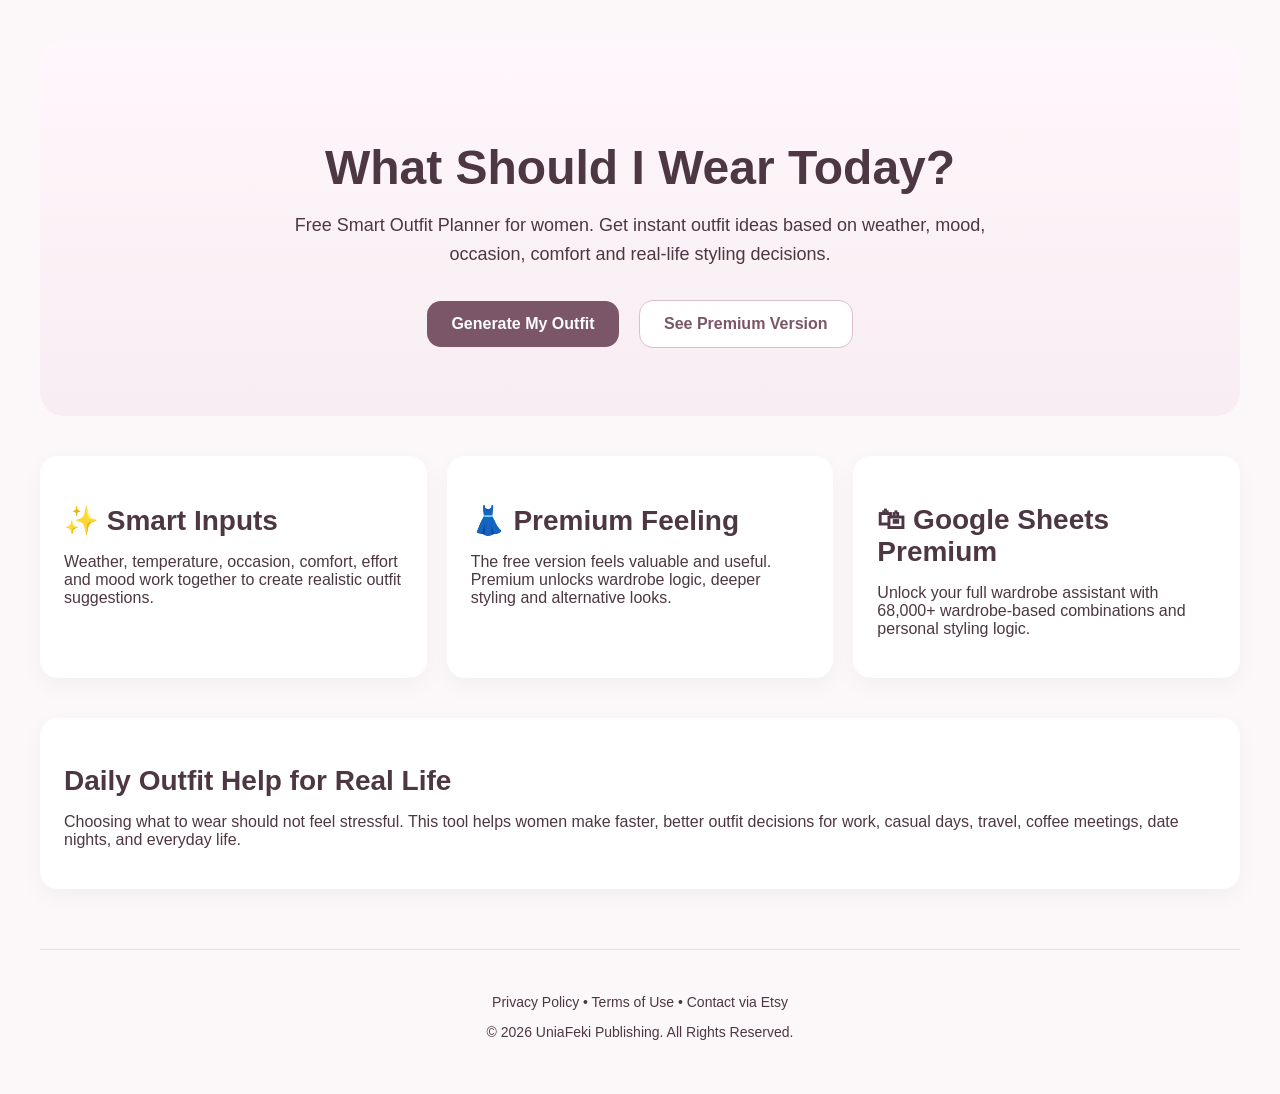
==== smart_outfit_planner_index (1).html @ e656fde2 "Add files via upload" ====
<!DOCTYPE html>
<html lang="en">
<head>
  <meta charset="UTF-8" />
  <meta name="viewport" content="width=device-width, initial-scale=1.0" />
  <title>What Should I Wear Today? | Free Outfit Planner for Women</title>
  <meta name="description" content="Get instant outfit ideas based on weather, mood, occasion, and comfort. A free smart outfit planner for women with premium wardrobe styling options." />
  <style>
    body {
      margin: 0;
      font-family: Arial, sans-serif;
      background: #fcf8fa;
      color: #4d3742;
    }
    .container {
      max-width: 1200px;
      margin: 0 auto;
      padding: 40px 20px;
    }
    .hero {
      text-align: center;
      padding: 60px 20px;
      border-radius: 24px;
      background: linear-gradient(180deg, #fff7fb 0%, #f7edf2 100%);
      margin-bottom: 40px;
    }
    h1 {
      font-size: 48px;
      margin-bottom: 16px;
    }
    h2 {
      font-size: 28px;
      margin-bottom: 12px;
    }
    .subtitle {
      font-size: 18px;
      max-width: 700px;
      margin: 0 auto 24px;
      line-height: 1.6;
    }
    .btn {
      display: inline-block;
      padding: 14px 24px;
      border-radius: 14px;
      text-decoration: none;
      font-weight: bold;
      margin: 8px;
    }
    .primary {
      background: #7b5568;
      color: white;
    }
    .secondary {
      background: white;
      color: #7b5568;
      border: 1px solid #d9c0cc;
    }
    .grid {
      display: grid;
      grid-template-columns: repeat(auto-fit,minmax(280px,1fr));
      gap: 20px;
      margin: 40px 0;
    }
    .card {
      background: white;
      border-radius: 18px;
      padding: 24px;
      box-shadow: 0 8px 24px rgba(0,0,0,0.04);
    }
    footer {
      margin-top: 60px;
      padding-top: 30px;
      border-top: 1px solid #eadce4;
      text-align: center;
      font-size: 14px;
    }
  </style>
</head>
<body>
  <div class="container">
    <section class="hero">
      <h1>What Should I Wear Today?</h1>
      <p class="subtitle">
        Free Smart Outfit Planner for women. Get instant outfit ideas based on weather,
        mood, occasion, comfort and real-life styling decisions.
      </p>
      <a class="btn primary" href="#generator">Generate My Outfit</a>
      <a class="btn secondary" href="https://uniafekipublishing.etsy.com/listing/4486634808" target="_blank">See Premium Version</a>
    </section>

    <section id="generator" class="grid">
      <div class="card">
        <h2>✨ Smart Inputs</h2>
        <p>Weather, temperature, occasion, comfort, effort and mood work together to create realistic outfit suggestions.</p>
      </div>
      <div class="card">
        <h2>👗 Premium Feeling</h2>
        <p>The free version feels valuable and useful. Premium unlocks wardrobe logic, deeper styling and alternative looks.</p>
      </div>
      <div class="card">
        <h2>🛍 Google Sheets Premium</h2>
        <p>Unlock your full wardrobe assistant with 68,000+ wardrobe-based combinations and personal styling logic.</p>
      </div>
    </section>

    <section class="card">
      <h2>Daily Outfit Help for Real Life</h2>
      <p>
        Choosing what to wear should not feel stressful. This tool helps women make faster,
        better outfit decisions for work, casual days, travel, coffee meetings, date nights,
        and everyday life.
      </p>
    </section>

    <footer>
      <p>Privacy Policy • Terms of Use • Contact via Etsy</p>
      <p>© 2026 UniaFeki Publishing. All Rights Reserved.</p>
    </footer>
  </div>
</body>
</html>
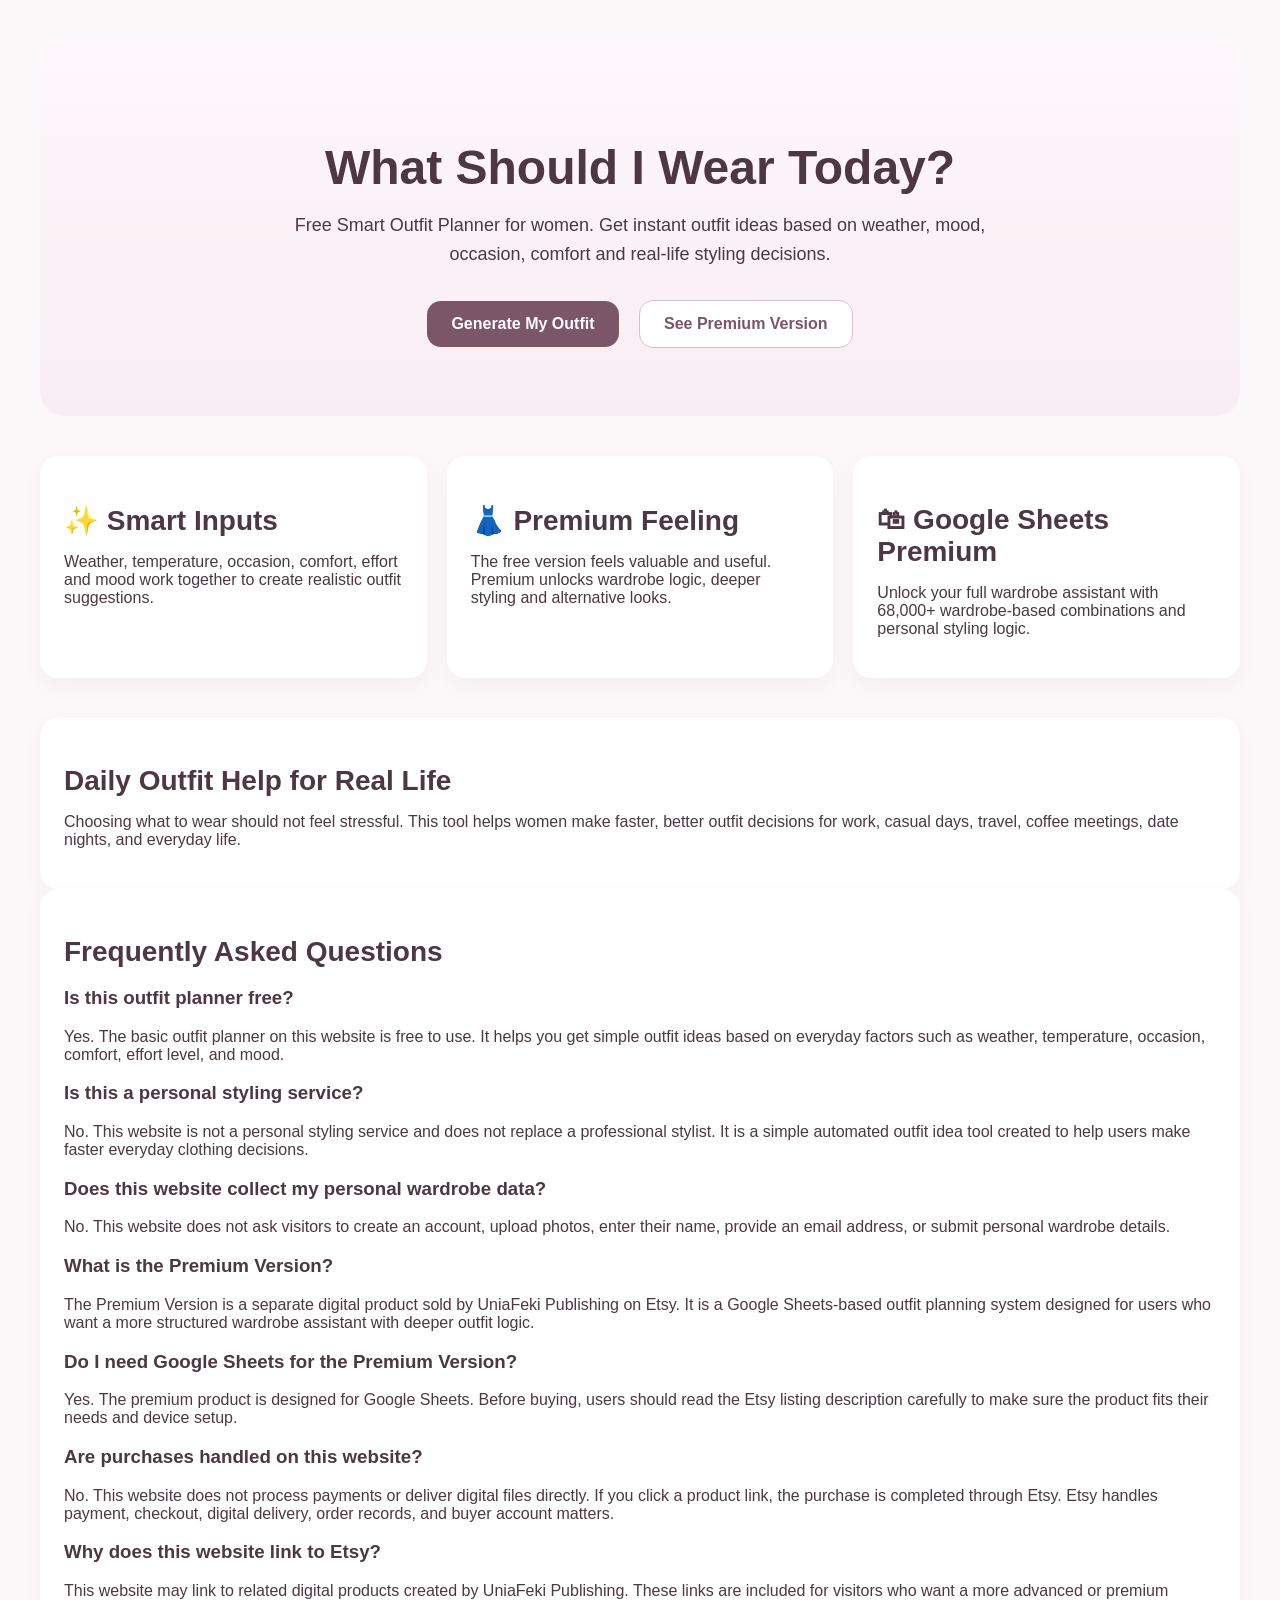
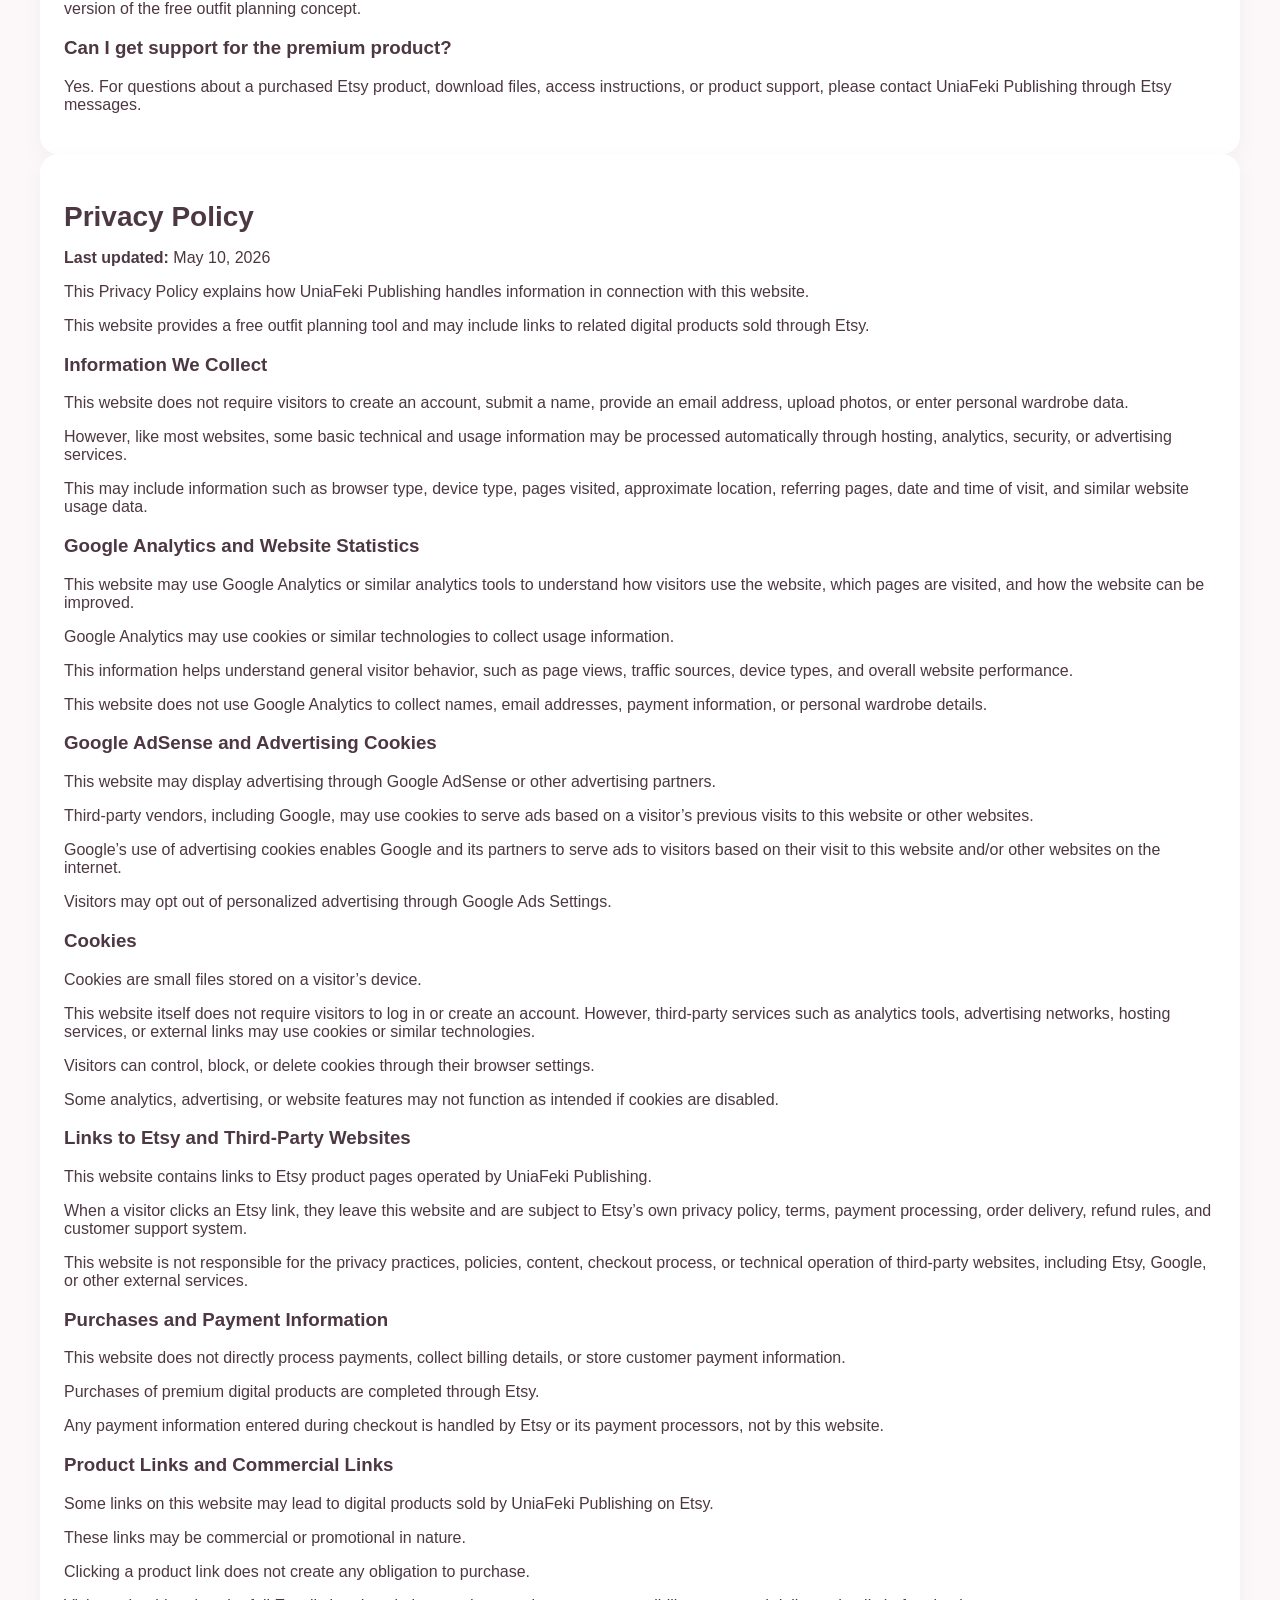
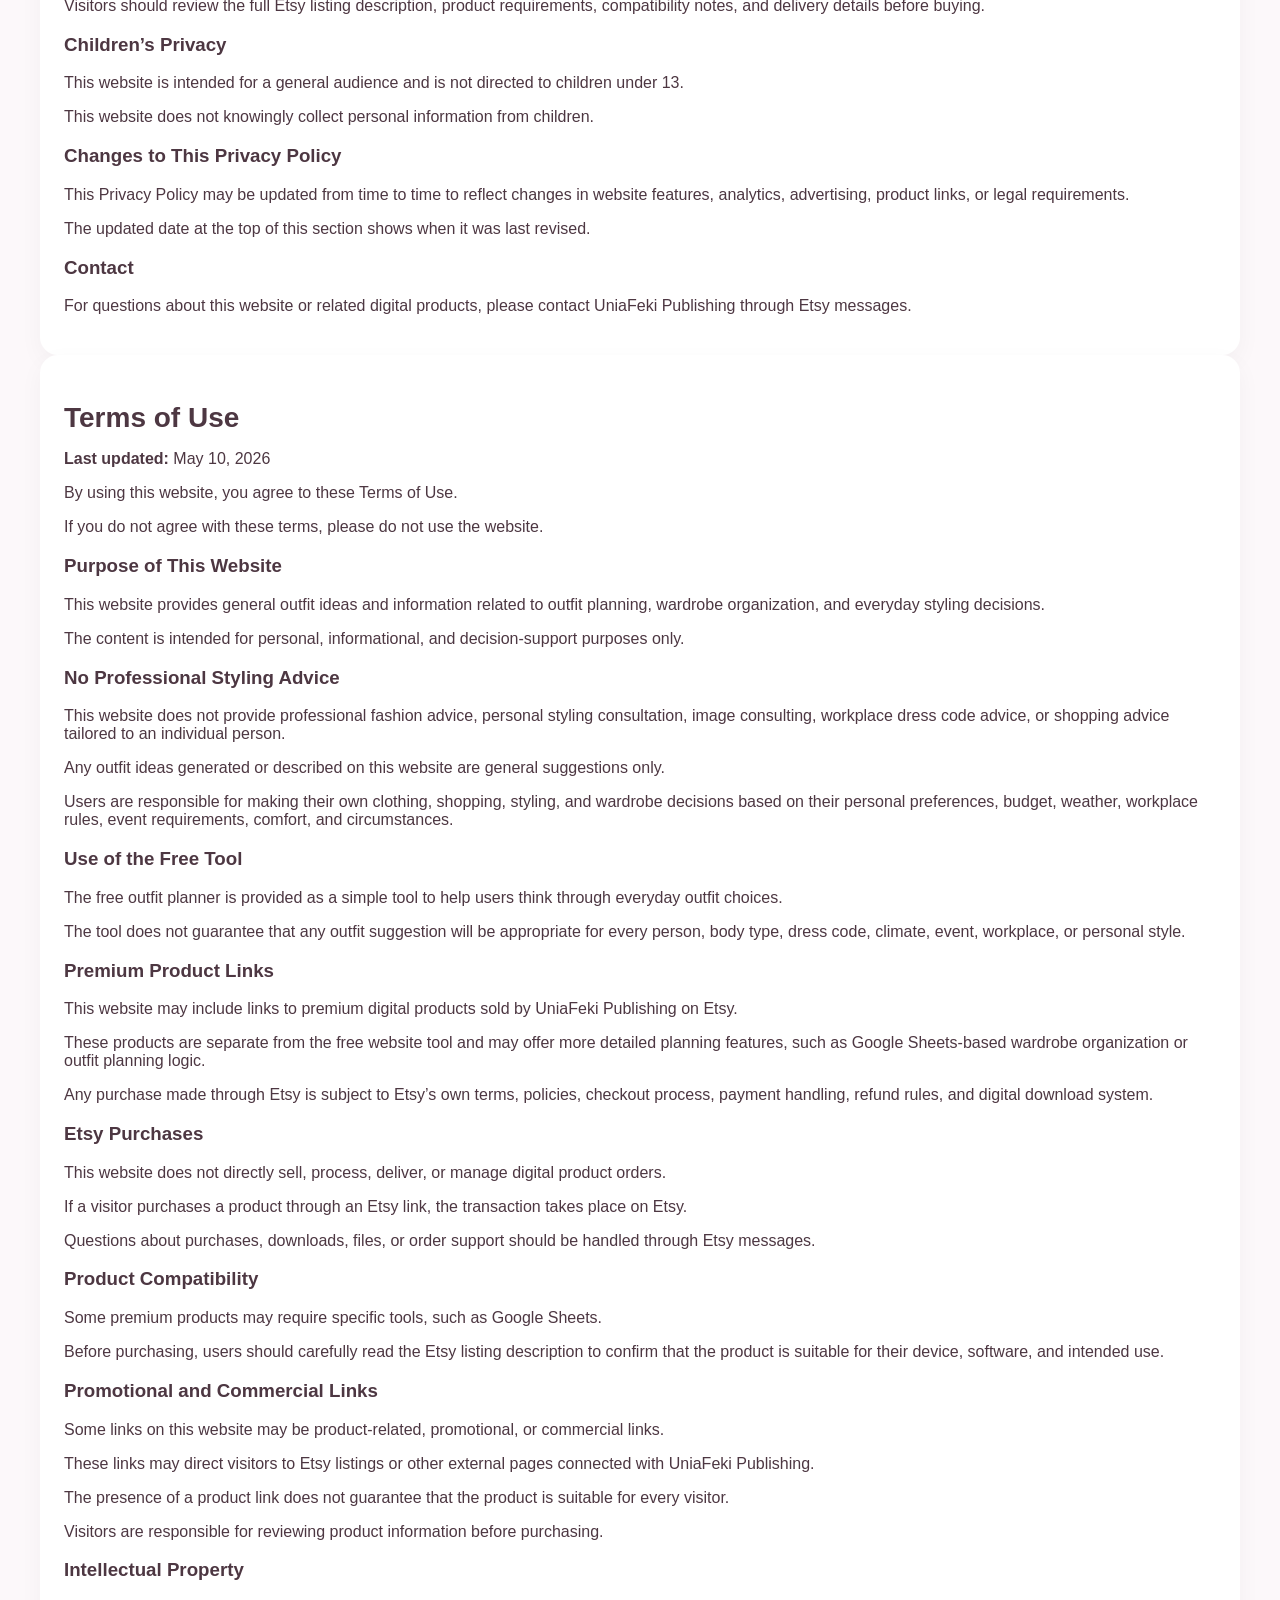
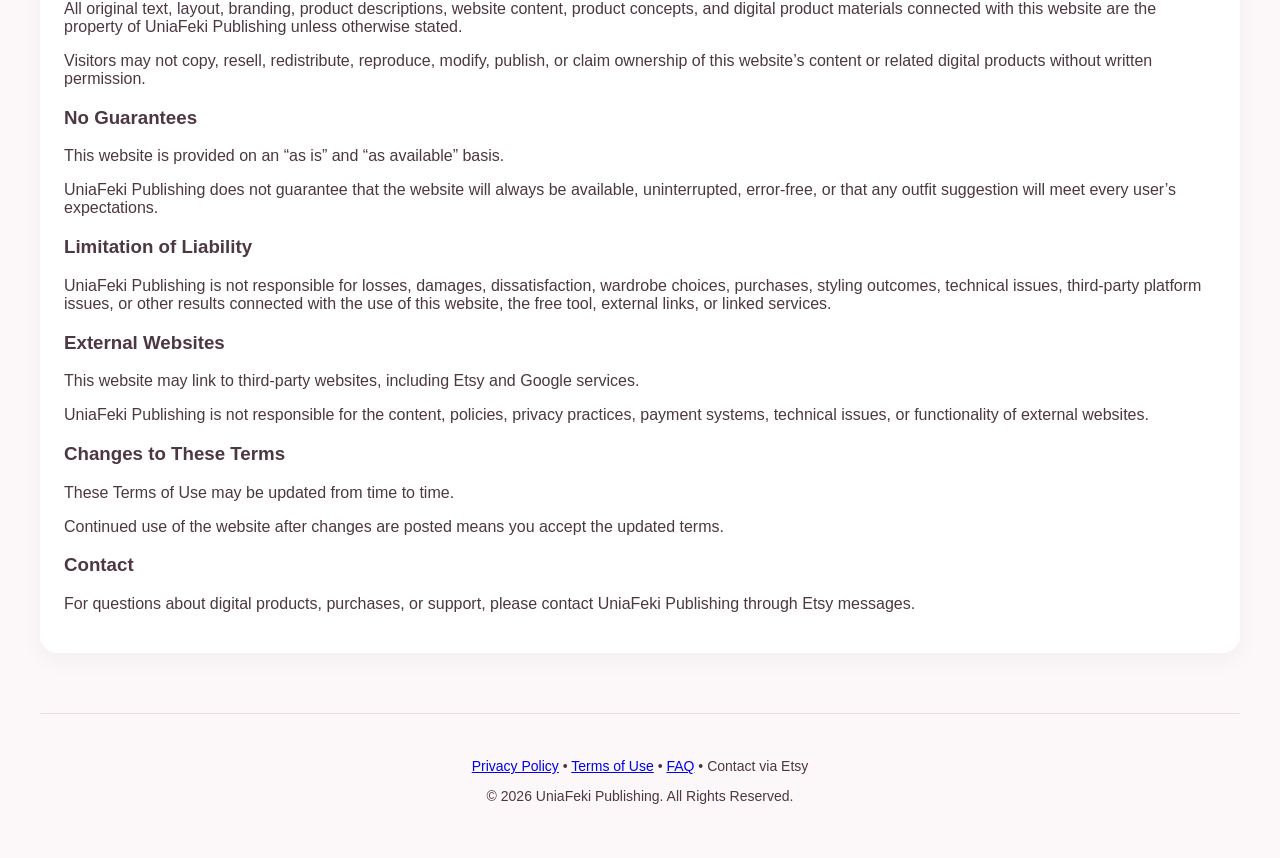
==== commit e1963614: "Add FAQ and Privacy Policy sections to HTML" ====
--- a/smart_outfit_planner_index (1).html
+++ b/smart_outfit_planner_index (1).html
@@ -112,8 +112,342 @@
       </p>
     </section>
 
+    <section class="card" id="faq">
+      <h2>Frequently Asked Questions</h2>
+
+      <h3>Is this outfit planner free?</h3>
+      <p>
+        Yes. The basic outfit planner on this website is free to use. It helps you get simple outfit ideas based on everyday factors such as weather, temperature, occasion, comfort, effort level, and mood.
+      </p>
+
+      <h3>Is this a personal styling service?</h3>
+      <p>
+        No. This website is not a personal styling service and does not replace a professional stylist. It is a simple automated outfit idea tool created to help users make faster everyday clothing decisions.
+      </p>
+
+      <h3>Does this website collect my personal wardrobe data?</h3>
+      <p>
+        No. This website does not ask visitors to create an account, upload photos, enter their name, provide an email address, or submit personal wardrobe details.
+      </p>
+
+      <h3>What is the Premium Version?</h3>
+      <p>
+        The Premium Version is a separate digital product sold by UniaFeki Publishing on Etsy. It is a Google Sheets-based outfit planning system designed for users who want a more structured wardrobe assistant with deeper outfit logic.
+      </p>
+
+      <h3>Do I need Google Sheets for the Premium Version?</h3>
+      <p>
+        Yes. The premium product is designed for Google Sheets. Before buying, users should read the Etsy listing description carefully to make sure the product fits their needs and device setup.
+      </p>
+
+      <h3>Are purchases handled on this website?</h3>
+      <p>
+        No. This website does not process payments or deliver digital files directly. If you click a product link, the purchase is completed through Etsy. Etsy handles payment, checkout, digital delivery, order records, and buyer account matters.
+      </p>
+
+      <h3>Why does this website link to Etsy?</h3>
+      <p>
+        This website may link to related digital products created by UniaFeki Publishing. These links are included for visitors who want a more advanced or premium version of the free outfit planning concept.
+      </p>
+
+      <h3>Can I get support for the premium product?</h3>
+      <p>
+        Yes. For questions about a purchased Etsy product, download files, access instructions, or product support, please contact UniaFeki Publishing through Etsy messages.
+      </p>
+    </section>
+
+    <section class="card" id="privacy-policy">
+      <h2>Privacy Policy</h2>
+      <p><strong>Last updated:</strong> May 10, 2026</p>
+
+      <p>
+        This Privacy Policy explains how UniaFeki Publishing handles information in connection with this website.
+      </p>
+
+      <p>
+        This website provides a free outfit planning tool and may include links to related digital products sold through Etsy.
+      </p>
+
+      <h3>Information We Collect</h3>
+      <p>
+        This website does not require visitors to create an account, submit a name, provide an email address, upload photos, or enter personal wardrobe data.
+      </p>
+
+      <p>
+        However, like most websites, some basic technical and usage information may be processed automatically through hosting, analytics, security, or advertising services.
+      </p>
+
+      <p>
+        This may include information such as browser type, device type, pages visited, approximate location, referring pages, date and time of visit, and similar website usage data.
+      </p>
+
+      <h3>Google Analytics and Website Statistics</h3>
+      <p>
+        This website may use Google Analytics or similar analytics tools to understand how visitors use the website, which pages are visited, and how the website can be improved.
+      </p>
+
+      <p>
+        Google Analytics may use cookies or similar technologies to collect usage information.
+      </p>
+
+      <p>
+        This information helps understand general visitor behavior, such as page views, traffic sources, device types, and overall website performance.
+      </p>
+
+      <p>
+        This website does not use Google Analytics to collect names, email addresses, payment information, or personal wardrobe details.
+      </p>
+
+      <h3>Google AdSense and Advertising Cookies</h3>
+      <p>
+        This website may display advertising through Google AdSense or other advertising partners.
+      </p>
+
+      <p>
+        Third-party vendors, including Google, may use cookies to serve ads based on a visitor’s previous visits to this website or other websites.
+      </p>
+
+      <p>
+        Google’s use of advertising cookies enables Google and its partners to serve ads to visitors based on their visit to this website and/or other websites on the internet.
+      </p>
+
+      <p>
+        Visitors may opt out of personalized advertising through Google Ads Settings.
+      </p>
+
+      <h3>Cookies</h3>
+      <p>
+        Cookies are small files stored on a visitor’s device.
+      </p>
+
+      <p>
+        This website itself does not require visitors to log in or create an account. However, third-party services such as analytics tools, advertising networks, hosting services, or external links may use cookies or similar technologies.
+      </p>
+
+      <p>
+        Visitors can control, block, or delete cookies through their browser settings.
+      </p>
+
+      <p>
+        Some analytics, advertising, or website features may not function as intended if cookies are disabled.
+      </p>
+
+      <h3>Links to Etsy and Third-Party Websites</h3>
+      <p>
+        This website contains links to Etsy product pages operated by UniaFeki Publishing.
+      </p>
+
+      <p>
+        When a visitor clicks an Etsy link, they leave this website and are subject to Etsy’s own privacy policy, terms, payment processing, order delivery, refund rules, and customer support system.
+      </p>
+
+      <p>
+        This website is not responsible for the privacy practices, policies, content, checkout process, or technical operation of third-party websites, including Etsy, Google, or other external services.
+      </p>
+
+      <h3>Purchases and Payment Information</h3>
+      <p>
+        This website does not directly process payments, collect billing details, or store customer payment information.
+      </p>
+
+      <p>
+        Purchases of premium digital products are completed through Etsy.
+      </p>
+
+      <p>
+        Any payment information entered during checkout is handled by Etsy or its payment processors, not by this website.
+      </p>
+
+      <h3>Product Links and Commercial Links</h3>
+      <p>
+        Some links on this website may lead to digital products sold by UniaFeki Publishing on Etsy.
+      </p>
+
+      <p>
+        These links may be commercial or promotional in nature.
+      </p>
+
+      <p>
+        Clicking a product link does not create any obligation to purchase.
+      </p>
+
+      <p>
+        Visitors should review the full Etsy listing description, product requirements, compatibility notes, and delivery details before buying.
+      </p>
+
+      <h3>Children’s Privacy</h3>
+      <p>
+        This website is intended for a general audience and is not directed to children under 13.
+      </p>
+
+      <p>
+        This website does not knowingly collect personal information from children.
+      </p>
+
+      <h3>Changes to This Privacy Policy</h3>
+      <p>
+        This Privacy Policy may be updated from time to time to reflect changes in website features, analytics, advertising, product links, or legal requirements.
+      </p>
+
+      <p>
+        The updated date at the top of this section shows when it was last revised.
+      </p>
+
+      <h3>Contact</h3>
+      <p>
+        For questions about this website or related digital products, please contact UniaFeki Publishing through Etsy messages.
+      </p>
+    </section>
+
+    <section class="card" id="terms-of-use">
+      <h2>Terms of Use</h2>
+      <p><strong>Last updated:</strong> May 10, 2026</p>
+
+      <p>
+        By using this website, you agree to these Terms of Use.
+      </p>
+
+      <p>
+        If you do not agree with these terms, please do not use the website.
+      </p>
+
+      <h3>Purpose of This Website</h3>
+      <p>
+        This website provides general outfit ideas and information related to outfit planning, wardrobe organization, and everyday styling decisions.
+      </p>
+
+      <p>
+        The content is intended for personal, informational, and decision-support purposes only.
+      </p>
+
+      <h3>No Professional Styling Advice</h3>
+      <p>
+        This website does not provide professional fashion advice, personal styling consultation, image consulting, workplace dress code advice, or shopping advice tailored to an individual person.
+      </p>
+
+      <p>
+        Any outfit ideas generated or described on this website are general suggestions only.
+      </p>
+
+      <p>
+        Users are responsible for making their own clothing, shopping, styling, and wardrobe decisions based on their personal preferences, budget, weather, workplace rules, event requirements, comfort, and circumstances.
+      </p>
+
+      <h3>Use of the Free Tool</h3>
+      <p>
+        The free outfit planner is provided as a simple tool to help users think through everyday outfit choices.
+      </p>
+
+      <p>
+        The tool does not guarantee that any outfit suggestion will be appropriate for every person, body type, dress code, climate, event, workplace, or personal style.
+      </p>
+
+      <h3>Premium Product Links</h3>
+      <p>
+        This website may include links to premium digital products sold by UniaFeki Publishing on Etsy.
+      </p>
+
+      <p>
+        These products are separate from the free website tool and may offer more detailed planning features, such as Google Sheets-based wardrobe organization or outfit planning logic.
+      </p>
+
+      <p>
+        Any purchase made through Etsy is subject to Etsy’s own terms, policies, checkout process, payment handling, refund rules, and digital download system.
+      </p>
+
+      <h3>Etsy Purchases</h3>
+      <p>
+        This website does not directly sell, process, deliver, or manage digital product orders.
+      </p>
+
+      <p>
+        If a visitor purchases a product through an Etsy link, the transaction takes place on Etsy.
+      </p>
+
+      <p>
+        Questions about purchases, downloads, files, or order support should be handled through Etsy messages.
+      </p>
+
+      <h3>Product Compatibility</h3>
+      <p>
+        Some premium products may require specific tools, such as Google Sheets.
+      </p>
+
+      <p>
+        Before purchasing, users should carefully read the Etsy listing description to confirm that the product is suitable for their device, software, and intended use.
+      </p>
+
+      <h3>Promotional and Commercial Links</h3>
+      <p>
+        Some links on this website may be product-related, promotional, or commercial links.
+      </p>
+
+      <p>
+        These links may direct visitors to Etsy listings or other external pages connected with UniaFeki Publishing.
+      </p>
+
+      <p>
+        The presence of a product link does not guarantee that the product is suitable for every visitor.
+      </p>
+
+      <p>
+        Visitors are responsible for reviewing product information before purchasing.
+      </p>
+
+      <h3>Intellectual Property</h3>
+      <p>
+        All original text, layout, branding, product descriptions, website content, product concepts, and digital product materials connected with this website are the property of UniaFeki Publishing unless otherwise stated.
+      </p>
+
+      <p>
+        Visitors may not copy, resell, redistribute, reproduce, modify, publish, or claim ownership of this website’s content or related digital products without written permission.
+      </p>
+
+      <h3>No Guarantees</h3>
+      <p>
+        This website is provided on an “as is” and “as available” basis.
+      </p>
+
+      <p>
+        UniaFeki Publishing does not guarantee that the website will always be available, uninterrupted, error-free, or that any outfit suggestion will meet every user’s expectations.
+      </p>
+
+      <h3>Limitation of Liability</h3>
+      <p>
+        UniaFeki Publishing is not responsible for losses, damages, dissatisfaction, wardrobe choices, purchases, styling outcomes, technical issues, third-party platform issues, or other results connected with the use of this website, the free tool, external links, or linked services.
+      </p>
+
+      <h3>External Websites</h3>
+      <p>
+        This website may link to third-party websites, including Etsy and Google services.
+      </p>
+
+      <p>
+        UniaFeki Publishing is not responsible for the content, policies, privacy practices, payment systems, technical issues, or functionality of external websites.
+      </p>
+
+      <h3>Changes to These Terms</h3>
+      <p>
+        These Terms of Use may be updated from time to time.
+      </p>
+
+      <p>
+        Continued use of the website after changes are posted means you accept the updated terms.
+      </p>
+
+      <h3>Contact</h3>
+      <p>
+        For questions about digital products, purchases, or support, please contact UniaFeki Publishing through Etsy messages.
+      </p>
+    </section>
+
     <footer>
-      <p>Privacy Policy • Terms of Use • Contact via Etsy</p>
+      <p>
+        <a href="#privacy-policy">Privacy Policy</a> •
+        <a href="#terms-of-use">Terms of Use</a> •
+        <a href="#faq">FAQ</a> •
+        Contact via Etsy
+      </p>
       <p>© 2026 UniaFeki Publishing. All Rights Reserved.</p>
     </footer>
   </div>
